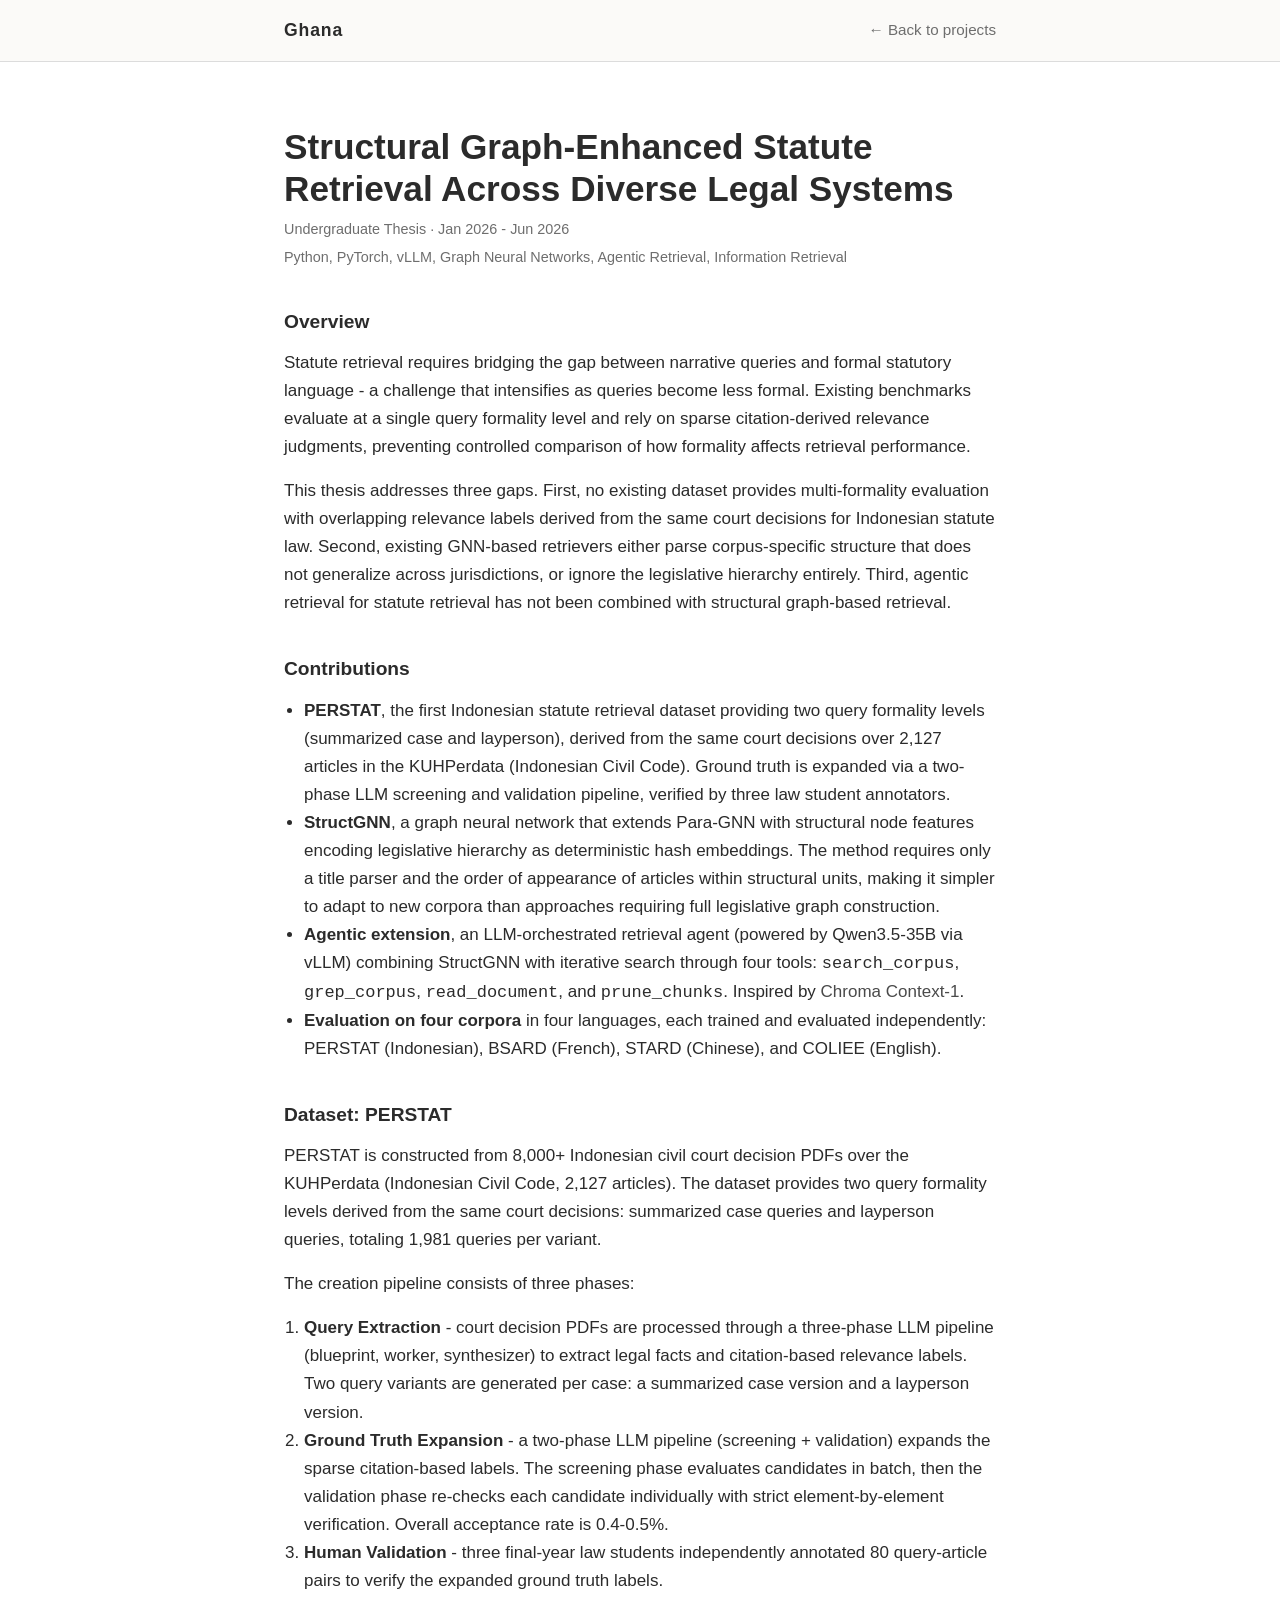
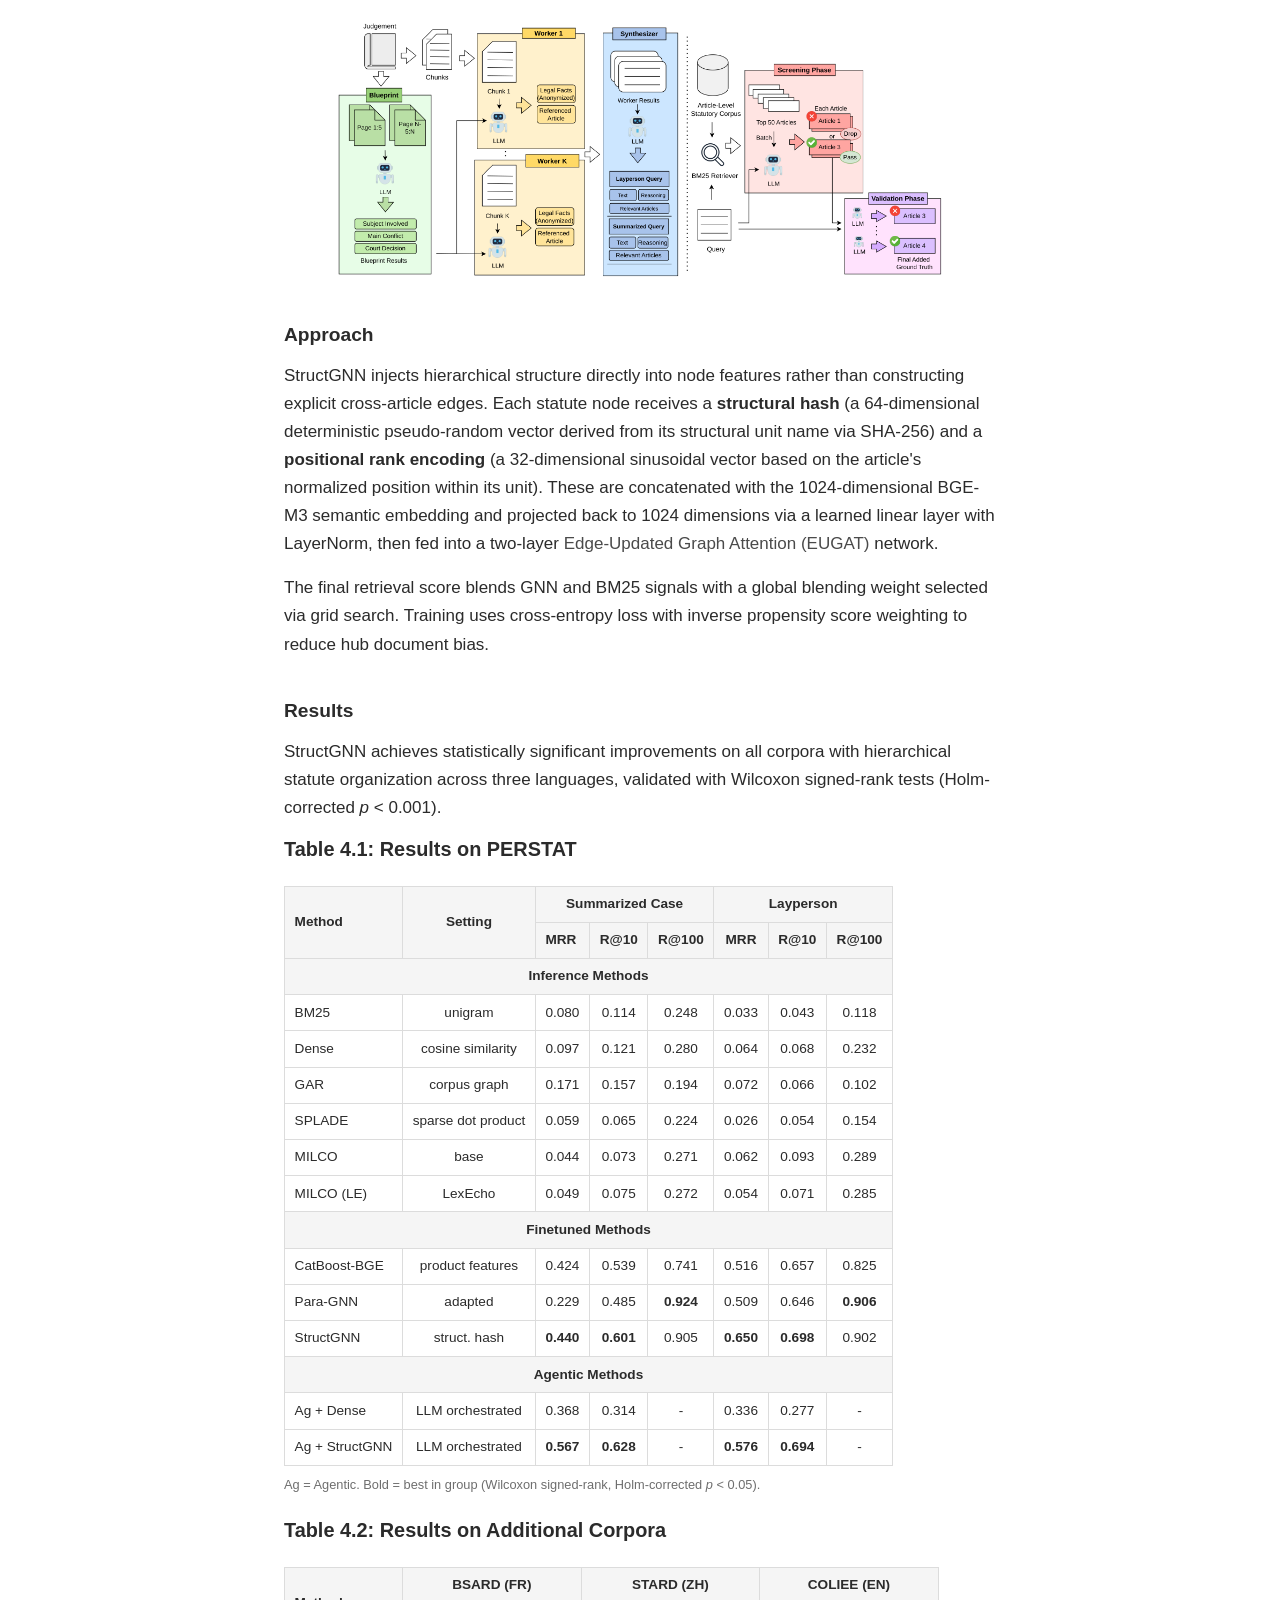
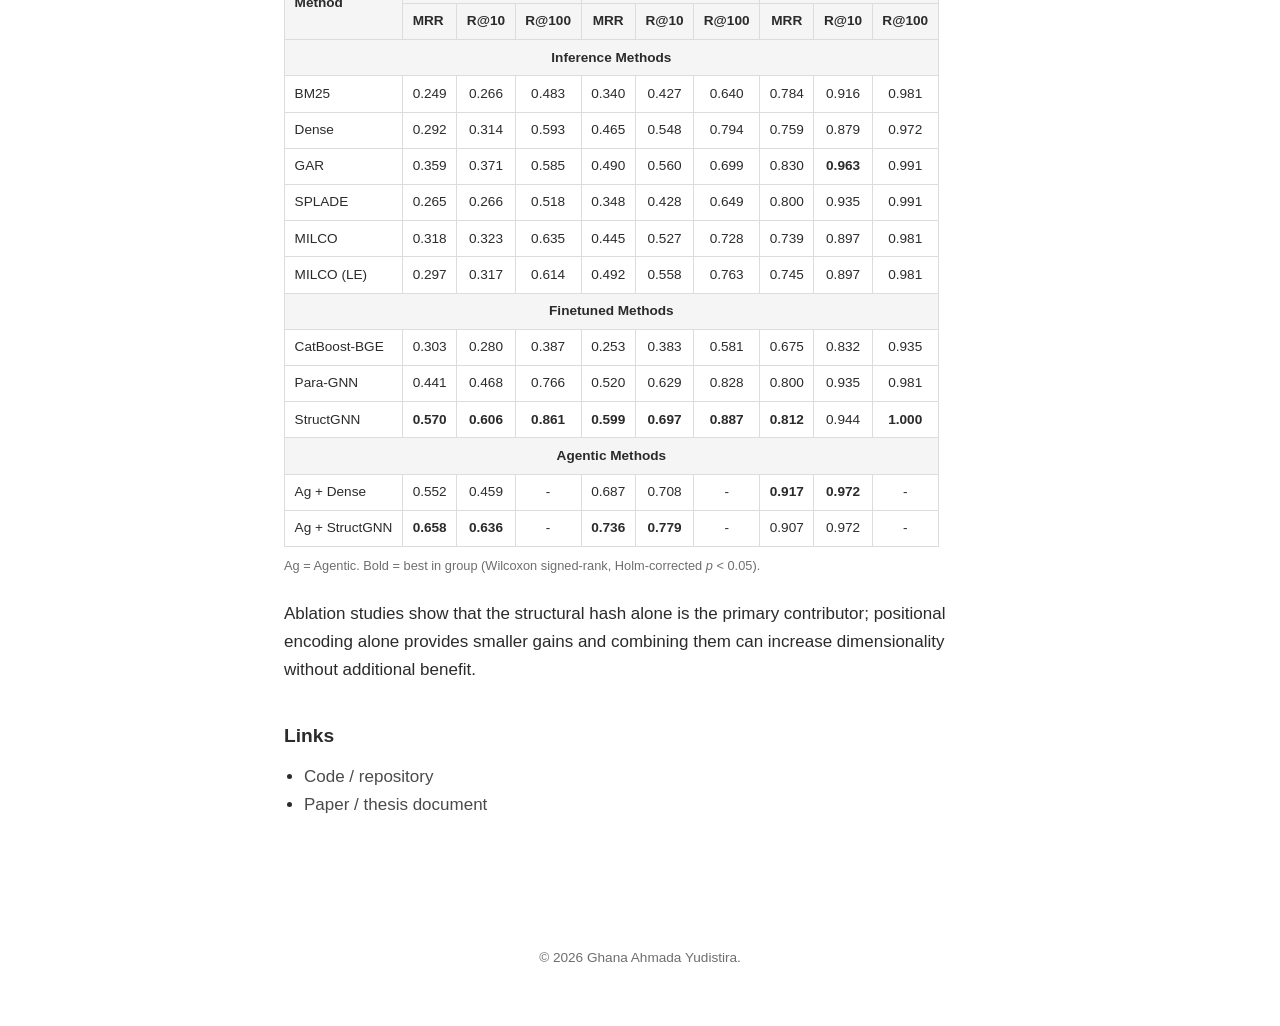
==== projects/indonesian-statute-retrieval.html @ a3ff5df8 "Initial commit: personal portfolio website Static HTML/CSS/JS portfolio with project detail pages fo" ====
<!DOCTYPE html>
<html lang="en">
<head>
  <meta charset="UTF-8">
  <meta name="viewport" content="width=device-width, initial-scale=1.0">
  <title>Indonesian Statute Retrieval — Ghana Ahmada Yudistira</title>
  <link rel="stylesheet" href="../css/style.css">
</head>
<body>

  <header class="site-header">
    <nav class="nav">
      <a href="../index.html" class="nav__brand">Ghana</a>
      <a href="../index.html#projects" class="nav__back">&larr; Back to projects</a>
    </nav>
  </header>

  <main>
    <article class="project-detail">
      <div class="container">
        <h1>Structural Graph-Enhanced Statute Retrieval Across Diverse Legal Systems</h1>
        <p class="project-detail__meta">Undergraduate Thesis &middot; Jan 2026 - Jun 2026</p>
        <p class="project-detail__stack">Python, PyTorch, vLLM, Graph Neural Networks, Agentic Retrieval, Information Retrieval</p>

        <section>
          <h2>Overview</h2>
          <p>
            Statute retrieval requires bridging the gap between narrative queries and formal statutory
            language  - a challenge that intensifies as queries become less formal. Existing benchmarks
            evaluate at a single query formality level and rely on sparse citation-derived relevance
            judgments, preventing controlled comparison of how formality affects retrieval performance.
          </p>
          <p>
            This thesis addresses three gaps. First, no existing dataset provides multi-formality
            evaluation with overlapping relevance labels derived from the same court decisions for
            Indonesian statute law. Second, existing GNN-based retrievers either parse corpus-specific
            structure that does not generalize across jurisdictions, or ignore the legislative hierarchy
            entirely. Third, agentic retrieval for statute retrieval has not been combined with structural
            graph-based retrieval.
          </p>
        </section>

        <section>
          <h2>Contributions</h2>
          <ul>
            <li>
              <strong>PERSTAT</strong>, the first Indonesian statute retrieval dataset providing
              two query formality levels (summarized case and layperson), derived from the same court
              decisions over 2,127 articles in the KUHPerdata (Indonesian Civil Code). Ground truth is
              expanded via a two-phase LLM screening and validation pipeline, verified by three law
              student annotators.
            </li>
            <li>
              <strong>StructGNN</strong>, a graph neural network that extends Para-GNN with
              structural node features encoding legislative hierarchy as deterministic hash embeddings.
              The method requires only a title parser and the order of appearance of articles within
              structural units, making it simpler to adapt to new corpora than approaches requiring full
              legislative graph construction.
            </li>
            <li>
              <strong>Agentic extension</strong>, an LLM-orchestrated retrieval agent (powered
              by Qwen3.5-35B via vLLM) combining StructGNN with iterative search through four tools:
              <code>search_corpus</code>, <code>grep_corpus</code>, <code>read_document</code>, and
              <code>prune_chunks</code>. Inspired by
              <a href="https://www.trychroma.com/research/context-1" target="_blank" rel="noopener">Chroma Context-1</a>.
            </li>
            <li>
              <strong>Evaluation on four corpora</strong> in four languages, each trained and
              evaluated independently: PERSTAT (Indonesian), BSARD (French), STARD (Chinese), and
              COLIEE (English).
            </li>
          </ul>
        </section>

        <section>
          <h2>Dataset: PERSTAT</h2>
          <p>
            PERSTAT is constructed from 8,000+ Indonesian civil court decision PDFs over the KUHPerdata
            (Indonesian Civil Code, 2,127 articles). The dataset provides two query formality levels
            derived from the same court decisions: summarized case queries and layperson queries,
            totaling 1,981 queries per variant.
          </p>
          <p>The creation pipeline consists of three phases:</p>
          <ol>
            <li>
              <strong>Query Extraction</strong> - court decision PDFs are processed through a
              three-phase LLM pipeline (blueprint, worker, synthesizer) to extract legal facts and
              citation-based relevance labels. Two query variants are generated per case: a summarized
              case version and a layperson version.
            </li>
            <li>
              <strong>Ground Truth Expansion</strong> - a two-phase LLM pipeline (screening + validation)
              expands the sparse citation-based labels. The screening phase evaluates candidates in batch,
              then the validation phase re-checks each candidate individually with strict element-by-element
              verification. Overall acceptance rate is 0.4-0.5%.
            </li>
            <li>
              <strong>Human Validation</strong> - three final-year law students independently annotated
              80 query-article pairs to verify the expanded ground truth labels.
            </li>
          </ol>
          <figure>
            <img src="../assets/projects/indonesian-statute-retrieval/dataset-creation.png" alt="PERSTAT dataset creation pipeline: query extraction from court decisions, ground truth expansion via two-phase LLM screening and validation">
          </figure>
        </section>

        <section>
          <h2>Approach</h2>
          <p>
            StructGNN injects hierarchical structure directly into node features rather than constructing
            explicit cross-article edges. Each statute node receives a <strong>structural hash</strong>
            (a 64-dimensional deterministic pseudo-random vector derived from its structural unit name via
            SHA-256) and a <strong>positional rank encoding</strong> (a 32-dimensional sinusoidal vector
            based on the article's normalized position within its unit). These are concatenated with the
            1024-dimensional BGE-M3 semantic embedding and projected back to 1024 dimensions via a learned
            linear layer with LayerNorm, then fed into a two-layer
            <a href="https://doi.org/10.1007/s11280-026-01407-w" target="_blank" rel="noopener">Edge-Updated Graph Attention (EUGAT)</a>
            network.
          </p>
          <p>
            The final retrieval score blends GNN and BM25 signals with a global blending weight selected
            via grid search. Training uses cross-entropy loss with inverse propensity score weighting to
            reduce hub document bias.
          </p>
        </section>

        <section>
          <h2>Results</h2>
          <p>
            StructGNN achieves statistically significant improvements on all corpora with hierarchical
            statute organization across three languages, validated with Wilcoxon signed-rank tests
            (Holm-corrected <em>p</em> &lt; 0.001).
          </p>

          <h3>Table 4.1: Results on PERSTAT</h3>
          <table class="results-table">
            <thead>
              <tr>
                <th rowspan="2">Method</th>
                <th rowspan="2">Setting</th>
                <th colspan="3">Summarized Case</th>
                <th colspan="3">Layperson</th>
              </tr>
              <tr>
                <th>MRR</th><th>R@10</th><th>R@100</th>
                <th>MRR</th><th>R@10</th><th>R@100</th>
              </tr>
            </thead>
            <tbody>
              <tr class="group-header"><td colspan="8">Inference Methods</td></tr>
              <tr><td>BM25</td><td>unigram</td><td>0.080</td><td>0.114</td><td>0.248</td><td>0.033</td><td>0.043</td><td>0.118</td></tr>
              <tr><td>Dense</td><td>cosine similarity</td><td>0.097</td><td>0.121</td><td>0.280</td><td>0.064</td><td>0.068</td><td>0.232</td></tr>
              <tr><td>GAR</td><td>corpus graph</td><td>0.171</td><td>0.157</td><td>0.194</td><td>0.072</td><td>0.066</td><td>0.102</td></tr>
              <tr><td>SPLADE</td><td>sparse dot product</td><td>0.059</td><td>0.065</td><td>0.224</td><td>0.026</td><td>0.054</td><td>0.154</td></tr>
              <tr><td>MILCO</td><td>base</td><td>0.044</td><td>0.073</td><td>0.271</td><td>0.062</td><td>0.093</td><td>0.289</td></tr>
              <tr><td>MILCO (LE)</td><td>LexEcho</td><td>0.049</td><td>0.075</td><td>0.272</td><td>0.054</td><td>0.071</td><td>0.285</td></tr>
              <tr class="group-header"><td colspan="8">Finetuned Methods</td></tr>
              <tr><td>CatBoost-BGE</td><td>product features</td><td>0.424</td><td>0.539</td><td>0.741</td><td>0.516</td><td>0.657</td><td>0.825</td></tr>
              <tr><td>Para-GNN</td><td>adapted</td><td>0.229</td><td>0.485</td><td class="best">0.924</td><td>0.509</td><td>0.646</td><td class="best">0.906</td></tr>
              <tr><td>StructGNN</td><td>struct. hash</td><td class="best">0.440</td><td class="best">0.601</td><td>0.905</td><td class="best">0.650</td><td class="best">0.698</td><td>0.902</td></tr>
              <tr class="group-header"><td colspan="8">Agentic Methods</td></tr>
              <tr><td>Ag + Dense</td><td>LLM orchestrated</td><td>0.368</td><td>0.314</td><td>-</td><td>0.336</td><td>0.277</td><td>-</td></tr>
              <tr><td>Ag + StructGNN</td><td>LLM orchestrated</td><td class="best">0.567</td><td class="best">0.628</td><td>-</td><td class="best">0.576</td><td class="best">0.694</td><td>-</td></tr>
            </tbody>
            <caption>Ag = Agentic. Bold = best in group (Wilcoxon signed-rank, Holm-corrected <em>p</em> &lt; 0.05).</caption>
          </table>

          <h3>Table 4.2: Results on Additional Corpora</h3>
          <table class="results-table">
            <thead>
              <tr>
                <th rowspan="2">Method</th>
                <th colspan="3">BSARD (FR)</th>
                <th colspan="3">STARD (ZH)</th>
                <th colspan="3">COLIEE (EN)</th>
              </tr>
              <tr>
                <th>MRR</th><th>R@10</th><th>R@100</th>
                <th>MRR</th><th>R@10</th><th>R@100</th>
                <th>MRR</th><th>R@10</th><th>R@100</th>
              </tr>
            </thead>
            <tbody>
              <tr class="group-header"><td colspan="10">Inference Methods</td></tr>
              <tr><td>BM25</td><td>0.249</td><td>0.266</td><td>0.483</td><td>0.340</td><td>0.427</td><td>0.640</td><td>0.784</td><td>0.916</td><td>0.981</td></tr>
              <tr><td>Dense</td><td>0.292</td><td>0.314</td><td>0.593</td><td>0.465</td><td>0.548</td><td>0.794</td><td>0.759</td><td>0.879</td><td>0.972</td></tr>
              <tr><td>GAR</td><td>0.359</td><td>0.371</td><td>0.585</td><td>0.490</td><td>0.560</td><td>0.699</td><td>0.830</td><td class="best">0.963</td><td>0.991</td></tr>
              <tr><td>SPLADE</td><td>0.265</td><td>0.266</td><td>0.518</td><td>0.348</td><td>0.428</td><td>0.649</td><td>0.800</td><td>0.935</td><td>0.991</td></tr>
              <tr><td>MILCO</td><td>0.318</td><td>0.323</td><td>0.635</td><td>0.445</td><td>0.527</td><td>0.728</td><td>0.739</td><td>0.897</td><td>0.981</td></tr>
              <tr><td>MILCO (LE)</td><td>0.297</td><td>0.317</td><td>0.614</td><td>0.492</td><td>0.558</td><td>0.763</td><td>0.745</td><td>0.897</td><td>0.981</td></tr>
              <tr class="group-header"><td colspan="10">Finetuned Methods</td></tr>
              <tr><td>CatBoost-BGE</td><td>0.303</td><td>0.280</td><td>0.387</td><td>0.253</td><td>0.383</td><td>0.581</td><td>0.675</td><td>0.832</td><td>0.935</td></tr>
              <tr><td>Para-GNN</td><td>0.441</td><td>0.468</td><td>0.766</td><td>0.520</td><td>0.629</td><td>0.828</td><td>0.800</td><td>0.935</td><td>0.981</td></tr>
              <tr><td>StructGNN</td><td class="best">0.570</td><td class="best">0.606</td><td class="best">0.861</td><td class="best">0.599</td><td class="best">0.697</td><td class="best">0.887</td><td class="best">0.812</td><td>0.944</td><td class="best">1.000</td></tr>
              <tr class="group-header"><td colspan="10">Agentic Methods</td></tr>
              <tr><td>Ag + Dense</td><td>0.552</td><td>0.459</td><td>-</td><td>0.687</td><td>0.708</td><td>-</td><td class="best">0.917</td><td class="best">0.972</td><td>-</td></tr>
              <tr><td>Ag + StructGNN</td><td class="best">0.658</td><td class="best">0.636</td><td>-</td><td class="best">0.736</td><td class="best">0.779</td><td>-</td><td>0.907</td><td>0.972</td><td>-</td></tr>
            </tbody>
            <caption>Ag = Agentic. Bold = best in group (Wilcoxon signed-rank, Holm-corrected <em>p</em> &lt; 0.05).</caption>
          </table>

          <p>
            Ablation studies show that the structural hash alone is the primary contributor; positional
            encoding alone provides smaller gains and combining them can increase dimensionality without
            additional benefit.
          </p>
        </section>

        <section>
          <h2>Links</h2>
          <ul>
            <li><a href="#">Code / repository</a></li>
            <li><a href="#">Paper / thesis document</a></li>
          </ul>
        </section>
      </div>
    </article>
  </main>

  <footer class="site-footer">
    <div class="container">
      <p>&copy; <span id="year"></span> Ghana Ahmada Yudistira.</p>
    </div>
  </footer>

  <script src="../js/main.js"></script>
</body>
</html>
---- css/style.css ----
/* ---------------------------------- */
/* Variables & reset                   */
/* ---------------------------------- */
:root {
  --color-bg: #ffffff;
  --color-bg-alt: #f5f5f5;
  --color-text: #2b2b2b;
  --color-text-muted: #6e6e6e;
  --color-accent: #4a4a4a;
  --color-border: #dcdcdc;

  --font-heading: -apple-system, BlinkMacSystemFont, "Segoe UI", Roboto, Helvetica, Arial, sans-serif;
  --font-body: -apple-system, BlinkMacSystemFont, "Segoe UI", Roboto, Helvetica, Arial, sans-serif;

  --content-width: 760px;
  --space-1: 0.5rem;
  --space-2: 1rem;
  --space-3: 1.5rem;
  --space-4: 2.5rem;
  --space-5: 4rem;
}

* {
  box-sizing: border-box;
}

html {
  scroll-behavior: smooth;
}

body {
  margin: 0;
  background: var(--color-bg);
  color: var(--color-text);
  font-family: var(--font-body);
  font-size: 17px;
  line-height: 1.65;
  -webkit-font-smoothing: antialiased;
}

h1, h2, h3 {
  font-family: var(--font-heading);
  line-height: 1.2;
  margin: 0 0 var(--space-2);
}

p {
  margin: 0 0 var(--space-2);
}

a {
  color: var(--color-accent);
  text-decoration: none;
  border-bottom: 1px solid transparent;
  transition: border-color 0.15s ease;
}

a:hover,
a:focus-visible {
  border-bottom-color: currentColor;
}

ul, ol {
  margin: 0;
  padding-left: 1.25rem;
}

.container {
  max-width: var(--content-width);
  margin: 0 auto;
  padding: 0 var(--space-3);
}

/* ---------------------------------- */
/* Header / nav                        */
/* ---------------------------------- */
.site-header {
  position: sticky;
  top: 0;
  z-index: 10;
  background: rgba(251, 250, 248, 0.9);
  backdrop-filter: blur(6px);
  border-bottom: 1px solid var(--color-border);
}

.nav {
  max-width: var(--content-width);
  margin: 0 auto;
  padding: var(--space-2) var(--space-3);
  display: flex;
  align-items: center;
  justify-content: space-between;
}

.nav__brand {
  font-family: var(--font-heading);
  font-weight: 700;
  font-size: 1.1rem;
  letter-spacing: 0.05em;
  color: var(--color-text);
  border-bottom: none;
}

.nav__back {
  font-size: 0.95rem;
  color: var(--color-text-muted);
}

.nav__links {
  list-style: none;
  display: flex;
  gap: var(--space-3);
  margin: 0;
  padding: 0;
}

.nav__links a {
  color: var(--color-text-muted);
  font-size: 0.95rem;
}

.nav__links a:hover {
  color: var(--color-accent);
}

.nav__links a.is-active {
  color: var(--color-text);
  font-weight: 700;
}

.nav__toggle {
  display: none;
  flex-direction: column;
  justify-content: space-between;
  width: 24px;
  height: 18px;
  background: none;
  border: none;
  cursor: pointer;
  padding: 0;
}

.nav__toggle span {
  display: block;
  height: 2px;
  width: 100%;
  background: var(--color-text);
}

/* ---------------------------------- */
/* Hero                                */
/* ---------------------------------- */
.hero {
  padding: var(--space-5) 0 var(--space-4);
}

.hero__inner {
  text-align: center;
}

.hero__name {
  font-size: clamp(1.8rem, 4vw, 2.6rem);
  margin-bottom: var(--space-1);
}

.hero__tagline {
  color: var(--color-accent);
  font-size: 1.05rem;
  font-weight: 600;
  margin-bottom: var(--space-3);
}

.hero__lede {
  max-width: 56ch;
  margin: 0 auto var(--space-3);
  color: var(--color-text-muted);
}

.hero__links {
  display: flex;
  flex-wrap: wrap;
  gap: var(--space-2);
  justify-content: center;
  align-items: center;
}

/* ---------------------------------- */
/* Sections                            */
/* ---------------------------------- */
.section {
  padding: var(--space-5) 0;
}

.section--alt {
  background: var(--color-bg-alt);
}

.section__title {
  font-size: 1.6rem;
  margin-bottom: var(--space-4);
}

.subheading {
  font-size: 1.05rem;
  margin-top: var(--space-4);
  margin-bottom: var(--space-2);
}

/* ---------------------------------- */
/* About / awards                      */
/* ---------------------------------- */
.awards {
  list-style: none;
  padding: 0;
  display: grid;
  gap: var(--space-2);
}

.awards li {
  display: flex;
  flex-direction: column;
  gap: 0.15rem;
  padding: var(--space-2) var(--space-3);
  background: var(--color-bg-alt);
  border-left: 3px solid var(--color-accent);
}

.awards__title {
  font-weight: 600;
}

.awards__meta {
  font-size: 0.9rem;
  color: var(--color-text-muted);
}

/* ---------------------------------- */
/* Experience timeline                 */
/* ---------------------------------- */
.timeline {
  list-style: none;
  padding: 0;
  display: grid;
  gap: var(--space-4);
}

.timeline__item {
  padding-left: var(--space-3);
  border-left: 2px solid var(--color-border);
}

.timeline__item--muted {
  opacity: 0.8;
}

.timeline__head {
  display: flex;
  flex-wrap: wrap;
  align-items: baseline;
  justify-content: space-between;
  gap: var(--space-1);
  margin-bottom: var(--space-1);
}

.timeline__head h3 {
  margin: 0;
  font-size: 1.1rem;
}

.timeline__date {
  font-size: 0.88rem;
  color: var(--color-text-muted);
  white-space: nowrap;
}

.timeline ul {
  margin-top: var(--space-1);
  padding-left: 1.1rem;
}

.timeline li {
  margin-bottom: 0.35rem;
}

/* ---------------------------------- */
/* Projects                            */
/* ---------------------------------- */
.project-list {
  display: grid;
}

.project {
  padding: var(--space-3) 0;
  border-bottom: 1px solid var(--color-border);
}

.project-list .project:first-child {
  padding-top: 0;
}

.project-list .project:last-child {
  border-bottom: none;
  padding-bottom: 0;
}

.project__head {
  display: flex;
  flex-wrap: wrap;
  align-items: baseline;
  justify-content: space-between;
  gap: var(--space-1);
  margin-bottom: var(--space-1);
}

.project__head h3 {
  margin: 0;
  font-size: 1.1rem;
}

.project__date {
  font-size: 0.85rem;
  color: var(--color-text-muted);
  white-space: nowrap;
}

.project p {
  margin-bottom: var(--space-1);
}

.project__stack {
  font-size: 0.85rem;
  color: var(--color-text-muted);
  margin-bottom: 0;
}

.more-projects {
  margin-top: var(--space-3);
}

.more-projects summary {
  cursor: pointer;
  color: var(--color-text);
  font-weight: 600;
}

.more-projects .project {
  margin-top: var(--space-3);
  border-bottom: none;
  padding: 0;
}

/* ---------------------------------- */
/* Skills                              */
/* ---------------------------------- */
.skills {
  display: grid;
}

.skills__row {
  display: grid;
  grid-template-columns: 180px 1fr;
  gap: var(--space-3);
  padding: var(--space-2) 0;
  border-bottom: 1px solid var(--color-border);
}

.skills__row:last-child {
  border-bottom: none;
}

.skills__row dt {
  font-weight: 600;
}

.skills__row dd {
  margin: 0;
  color: var(--color-text-muted);
}

/* ---------------------------------- */
/* Writing list                        */
/* ---------------------------------- */
.writing-list {
  list-style: none;
  padding: 0;
  display: grid;
  gap: var(--space-2);
}

.writing-list li {
  display: flex;
  flex-direction: column;
  gap: 0.15rem;
}

.writing-list__title {
  font-weight: 600;
}

.writing-list__meta {
  font-size: 0.88rem;
  color: var(--color-text-muted);
}

/* ---------------------------------- */
/* Contact                             */
/* ---------------------------------- */
.contact {
  text-align: center;
}

.contact p {
  max-width: 56ch;
  margin: 0 auto var(--space-3);
  color: var(--color-text-muted);
}

.contact__list {
  list-style: none;
  padding: 0;
  display: flex;
  flex-wrap: wrap;
  gap: var(--space-3);
  justify-content: center;
}

/* ---------------------------------- */
/* Project detail page                 */
/* ---------------------------------- */
.project-detail {
  padding: var(--space-5) 0;
}

.project-detail h1 {
  font-size: clamp(1.6rem, 4vw, 2.2rem);
  margin-bottom: var(--space-1);
}

.project-detail__meta {
  font-size: 0.9rem;
  color: var(--color-text-muted);
  margin-bottom: 0.25rem;
}

.project-detail__stack {
  font-size: 0.9rem;
  color: var(--color-text-muted);
  margin-bottom: var(--space-4);
}

.project-detail section {
  margin-bottom: var(--space-4);
}

.project-detail h2 {
  font-size: 1.2rem;
  margin-bottom: var(--space-2);
}

.figure-placeholder {
  margin: 0;
  padding: var(--space-4) var(--space-3);
  border: 1px dashed var(--color-border);
  text-align: center;
  color: var(--color-text-muted);
  font-size: 0.9rem;
}

.figure-placeholder p {
  margin: 0;
}

.project-detail figure img {
  max-width: 100%;
  display: block;
}

.project-detail figcaption {
  font-size: 0.85rem;
  color: var(--color-text-muted);
  margin-top: var(--space-1);
}

/* ---------------------------------- */
/* Footer                              */
/* ---------------------------------- */
.site-footer {
  padding: var(--space-3) 0 var(--space-4);
  text-align: center;
  font-size: 0.85rem;
  color: var(--color-text-muted);
}

/* ---------------------------------- */
/* Tables                              */
/* ---------------------------------- */
.results-table {
  width: 100%;
  border-collapse: collapse;
  font-size: 0.85rem;
  margin: var(--space-3) 0;
  overflow-x: auto;
  display: block;
}

.results-table thead {
  background: var(--color-bg-alt);
}

.results-table th,
.results-table td {
  padding: 0.4rem 0.6rem;
  text-align: center;
  border: 1px solid var(--color-border);
  white-space: nowrap;
}

.results-table th {
  font-weight: 600;
}

.results-table td:first-child,
.results-table th:first-child {
  text-align: left;
}

.results-table .group-header td {
  font-weight: 600;
  background: var(--color-bg-alt);
  text-align: center;
}

.results-table .best {
  font-weight: 700;
}

.results-table caption {
  caption-side: bottom;
  font-size: 0.8rem;
  color: var(--color-text-muted);
  text-align: left;
  padding-top: var(--space-1);
}

/* ---------------------------------- */
/* Responsive                          */
/* ---------------------------------- */
@media (max-width: 640px) {
  .nav__toggle {
    display: flex;
  }

  .nav__links {
    position: absolute;
    top: 100%;
    left: 0;
    right: 0;
    flex-direction: column;
    background: var(--color-bg);
    border-bottom: 1px solid var(--color-border);
    padding: var(--space-2) var(--space-3);
    gap: var(--space-2);
    display: none;
  }

  .nav__links.is-open {
    display: flex;
  }

  .timeline__head,
  .project__head {
    flex-direction: column;
    align-items: flex-start;
  }

  .skills__row {
    grid-template-columns: 1fr;
    gap: 0.25rem;
  }
}
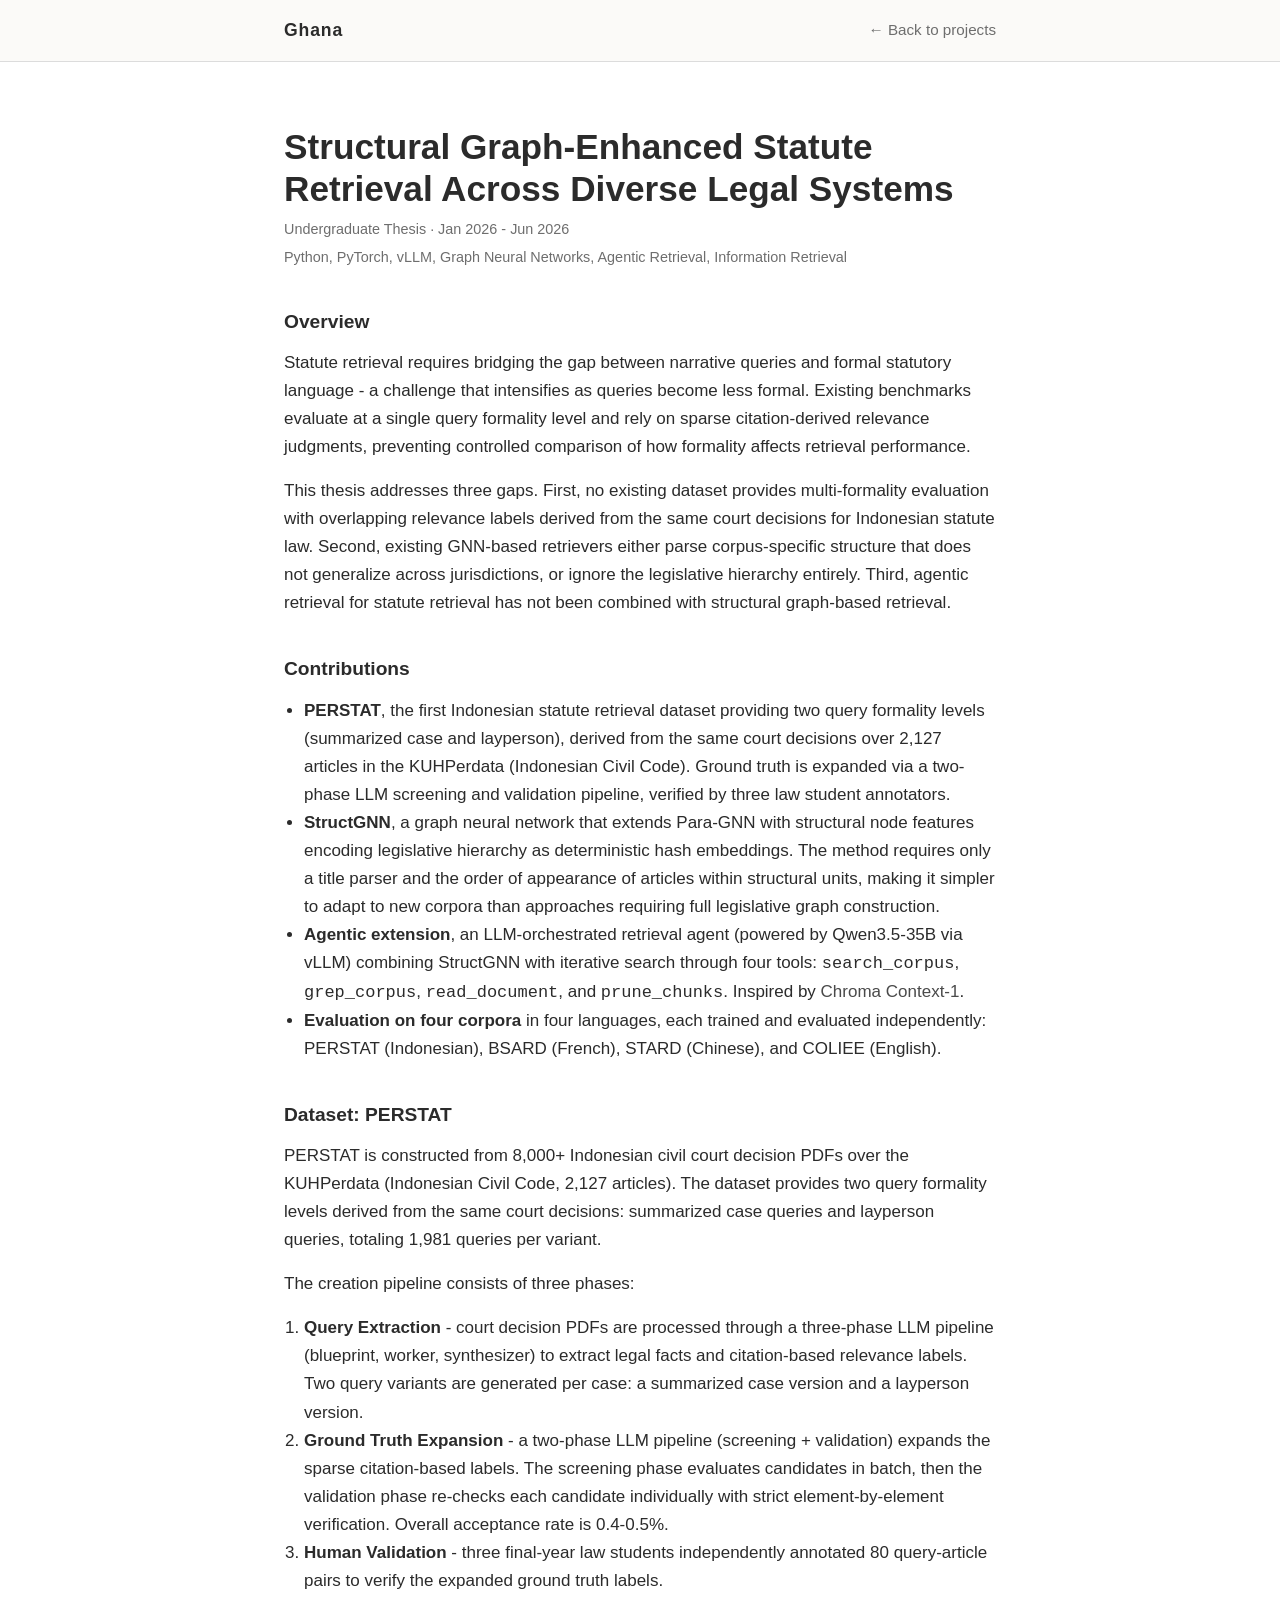
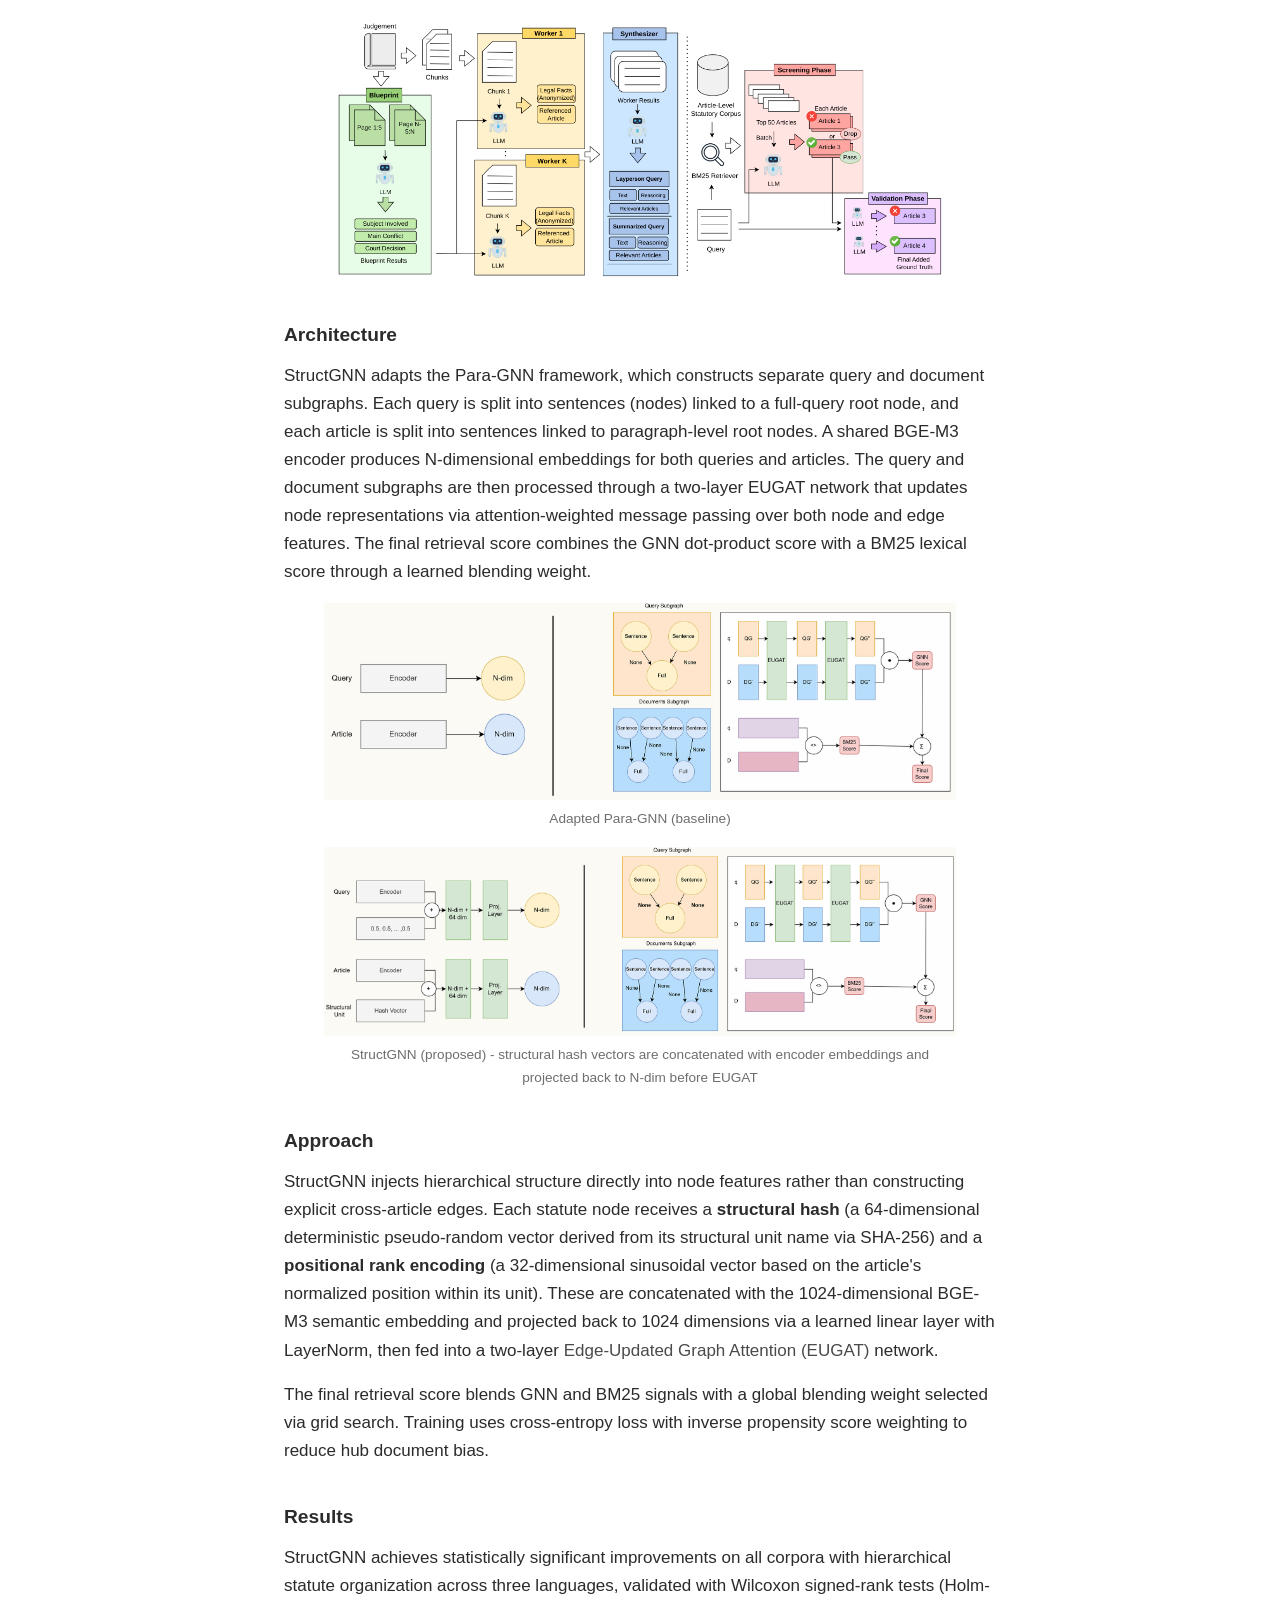
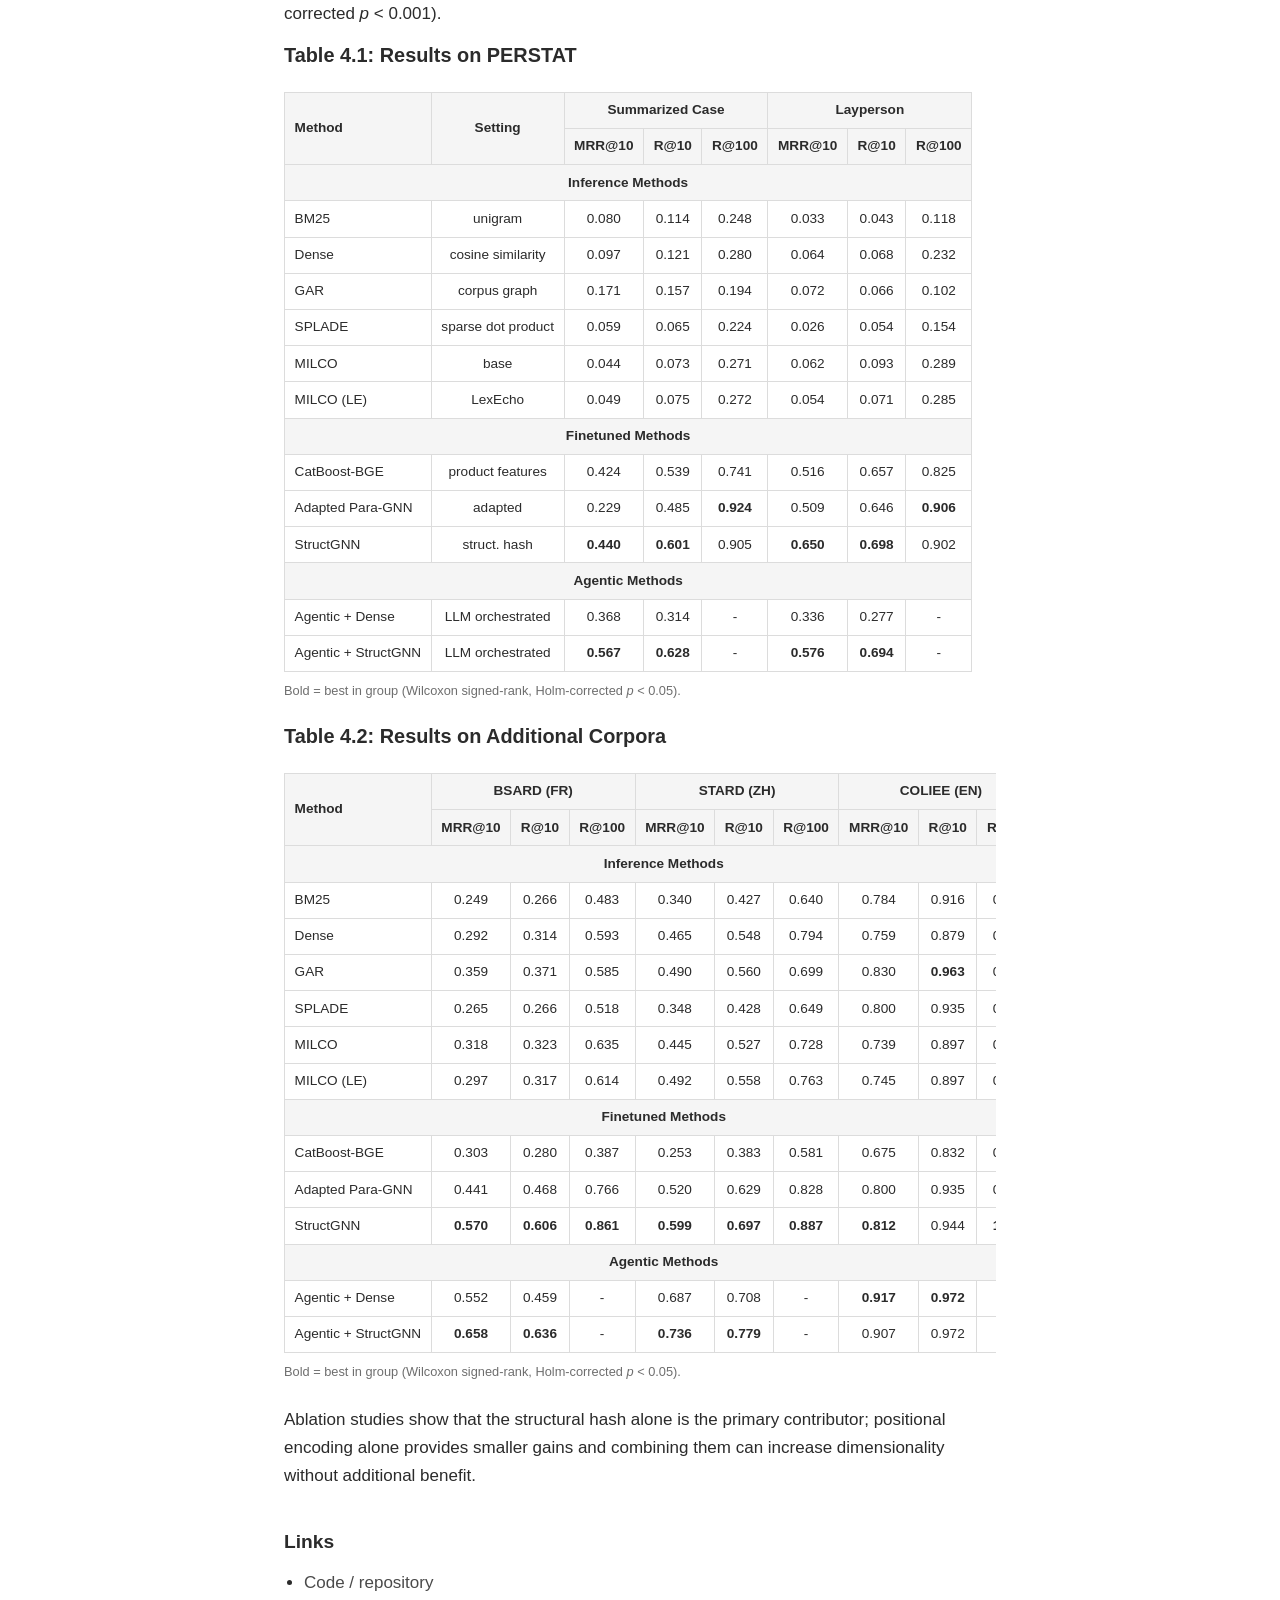
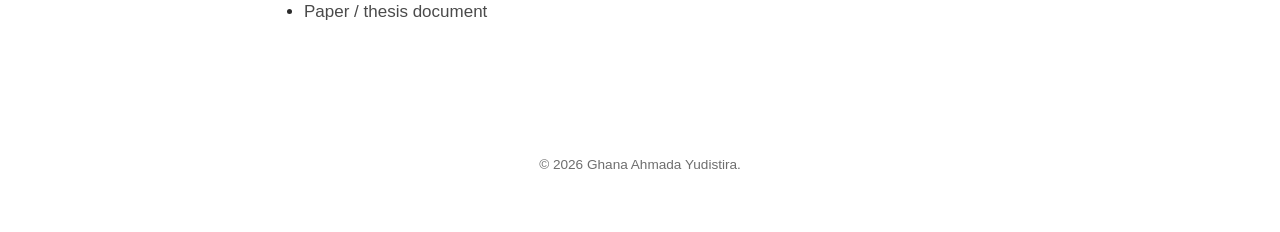
==== commit f6b8f58b: "feat: add architecture diagrams and OG meta tags, center figcaptions" ====
--- a/projects/indonesian-statute-retrieval.html
+++ b/projects/indonesian-statute-retrieval.html
@@ -105,6 +105,28 @@
         </section>
 
         <section>
+          <h2>Architecture</h2>
+          <p>
+            StructGNN adapts the Para-GNN framework, which constructs separate query and document
+            subgraphs. Each query is split into sentences (nodes) linked to a full-query root node,
+            and each article is split into sentences linked to paragraph-level root nodes. A shared
+            BGE-M3 encoder produces N-dimensional embeddings for both queries and articles. The
+            query and document subgraphs are then processed through a two-layer EUGAT network that
+            updates node representations via attention-weighted message passing over both node and
+            edge features. The final retrieval score combines the GNN dot-product score with a
+            BM25 lexical score through a learned blending weight.
+          </p>
+          <figure>
+            <img src="../assets/projects/indonesian-statute-retrieval/architecture-paragnn.png" alt="Adapted Para-GNN architecture: encoder producing N-dim embeddings, query and document subgraphs processed through two-layer EUGAT, final score blending GNN and BM25">
+            <figcaption>Adapted Para-GNN (baseline)</figcaption>
+          </figure>
+          <figure>
+            <img src="../assets/projects/indonesian-statute-retrieval/architecture-structgnn.png" alt="StructGNN architecture: encoder embeddings concatenated with 64-dim structural hash vector, projected back to N-dim before EUGAT processing">
+            <figcaption>StructGNN (proposed) - structural hash vectors are concatenated with encoder embeddings and projected back to N-dim before EUGAT</figcaption>
+          </figure>
+        </section>
+
+        <section>
           <h2>Approach</h2>
           <p>
             StructGNN injects hierarchical structure directly into node features rather than constructing
@@ -142,8 +164,8 @@
                 <th colspan="3">Layperson</th>
               </tr>
               <tr>
-                <th>MRR</th><th>R@10</th><th>R@100</th>
-                <th>MRR</th><th>R@10</th><th>R@100</th>
+                <th>MRR@10</th><th>R@10</th><th>R@100</th>
+                <th>MRR@10</th><th>R@10</th><th>R@100</th>
               </tr>
             </thead>
             <tbody>
@@ -156,13 +178,13 @@
               <tr><td>MILCO (LE)</td><td>LexEcho</td><td>0.049</td><td>0.075</td><td>0.272</td><td>0.054</td><td>0.071</td><td>0.285</td></tr>
               <tr class="group-header"><td colspan="8">Finetuned Methods</td></tr>
               <tr><td>CatBoost-BGE</td><td>product features</td><td>0.424</td><td>0.539</td><td>0.741</td><td>0.516</td><td>0.657</td><td>0.825</td></tr>
-              <tr><td>Para-GNN</td><td>adapted</td><td>0.229</td><td>0.485</td><td class="best">0.924</td><td>0.509</td><td>0.646</td><td class="best">0.906</td></tr>
+              <tr><td>Adapted Para-GNN</td><td>adapted</td><td>0.229</td><td>0.485</td><td class="best">0.924</td><td>0.509</td><td>0.646</td><td class="best">0.906</td></tr>
               <tr><td>StructGNN</td><td>struct. hash</td><td class="best">0.440</td><td class="best">0.601</td><td>0.905</td><td class="best">0.650</td><td class="best">0.698</td><td>0.902</td></tr>
               <tr class="group-header"><td colspan="8">Agentic Methods</td></tr>
-              <tr><td>Ag + Dense</td><td>LLM orchestrated</td><td>0.368</td><td>0.314</td><td>-</td><td>0.336</td><td>0.277</td><td>-</td></tr>
-              <tr><td>Ag + StructGNN</td><td>LLM orchestrated</td><td class="best">0.567</td><td class="best">0.628</td><td>-</td><td class="best">0.576</td><td class="best">0.694</td><td>-</td></tr>
+              <tr><td>Agentic + Dense</td><td>LLM orchestrated</td><td>0.368</td><td>0.314</td><td>-</td><td>0.336</td><td>0.277</td><td>-</td></tr>
+              <tr><td>Agentic + StructGNN</td><td>LLM orchestrated</td><td class="best">0.567</td><td class="best">0.628</td><td>-</td><td class="best">0.576</td><td class="best">0.694</td><td>-</td></tr>
             </tbody>
-            <caption>Ag = Agentic. Bold = best in group (Wilcoxon signed-rank, Holm-corrected <em>p</em> &lt; 0.05).</caption>
+            <caption>Bold = best in group (Wilcoxon signed-rank, Holm-corrected <em>p</em> &lt; 0.05).</caption>
           </table>
 
           <h3>Table 4.2: Results on Additional Corpora</h3>
@@ -175,9 +197,9 @@
                 <th colspan="3">COLIEE (EN)</th>
               </tr>
               <tr>
-                <th>MRR</th><th>R@10</th><th>R@100</th>
-                <th>MRR</th><th>R@10</th><th>R@100</th>
-                <th>MRR</th><th>R@10</th><th>R@100</th>
+                <th>MRR@10</th><th>R@10</th><th>R@100</th>
+                <th>MRR@10</th><th>R@10</th><th>R@100</th>
+                <th>MRR@10</th><th>R@10</th><th>R@100</th>
               </tr>
             </thead>
             <tbody>
@@ -190,13 +212,13 @@
               <tr><td>MILCO (LE)</td><td>0.297</td><td>0.317</td><td>0.614</td><td>0.492</td><td>0.558</td><td>0.763</td><td>0.745</td><td>0.897</td><td>0.981</td></tr>
               <tr class="group-header"><td colspan="10">Finetuned Methods</td></tr>
               <tr><td>CatBoost-BGE</td><td>0.303</td><td>0.280</td><td>0.387</td><td>0.253</td><td>0.383</td><td>0.581</td><td>0.675</td><td>0.832</td><td>0.935</td></tr>
-              <tr><td>Para-GNN</td><td>0.441</td><td>0.468</td><td>0.766</td><td>0.520</td><td>0.629</td><td>0.828</td><td>0.800</td><td>0.935</td><td>0.981</td></tr>
+              <tr><td>Adapted Para-GNN</td><td>0.441</td><td>0.468</td><td>0.766</td><td>0.520</td><td>0.629</td><td>0.828</td><td>0.800</td><td>0.935</td><td>0.981</td></tr>
               <tr><td>StructGNN</td><td class="best">0.570</td><td class="best">0.606</td><td class="best">0.861</td><td class="best">0.599</td><td class="best">0.697</td><td class="best">0.887</td><td class="best">0.812</td><td>0.944</td><td class="best">1.000</td></tr>
               <tr class="group-header"><td colspan="10">Agentic Methods</td></tr>
-              <tr><td>Ag + Dense</td><td>0.552</td><td>0.459</td><td>-</td><td>0.687</td><td>0.708</td><td>-</td><td class="best">0.917</td><td class="best">0.972</td><td>-</td></tr>
-              <tr><td>Ag + StructGNN</td><td class="best">0.658</td><td class="best">0.636</td><td>-</td><td class="best">0.736</td><td class="best">0.779</td><td>-</td><td>0.907</td><td>0.972</td><td>-</td></tr>
+              <tr><td>Agentic + Dense</td><td>0.552</td><td>0.459</td><td>-</td><td>0.687</td><td>0.708</td><td>-</td><td class="best">0.917</td><td class="best">0.972</td><td>-</td></tr>
+              <tr><td>Agentic + StructGNN</td><td class="best">0.658</td><td class="best">0.636</td><td>-</td><td class="best">0.736</td><td class="best">0.779</td><td>-</td><td>0.907</td><td>0.972</td><td>-</td></tr>
             </tbody>
-            <caption>Ag = Agentic. Bold = best in group (Wilcoxon signed-rank, Holm-corrected <em>p</em> &lt; 0.05).</caption>
+            <caption>Bold = best in group (Wilcoxon signed-rank, Holm-corrected <em>p</em> &lt; 0.05).</caption>
           </table>
 
           <p>
--- a/css/style.css
+++ b/css/style.css
@@ -317,6 +317,11 @@
   font-size: 1.1rem;
 }
 
+.project__head h3 a {
+  text-decoration: underline;
+  text-underline-offset: 3px;
+}
+
 .project__date {
   font-size: 0.85rem;
   color: var(--color-text-muted);
@@ -479,6 +484,7 @@
   font-size: 0.85rem;
   color: var(--color-text-muted);
   margin-top: var(--space-1);
+  text-align: center;
 }
 
 /* ---------------------------------- */
